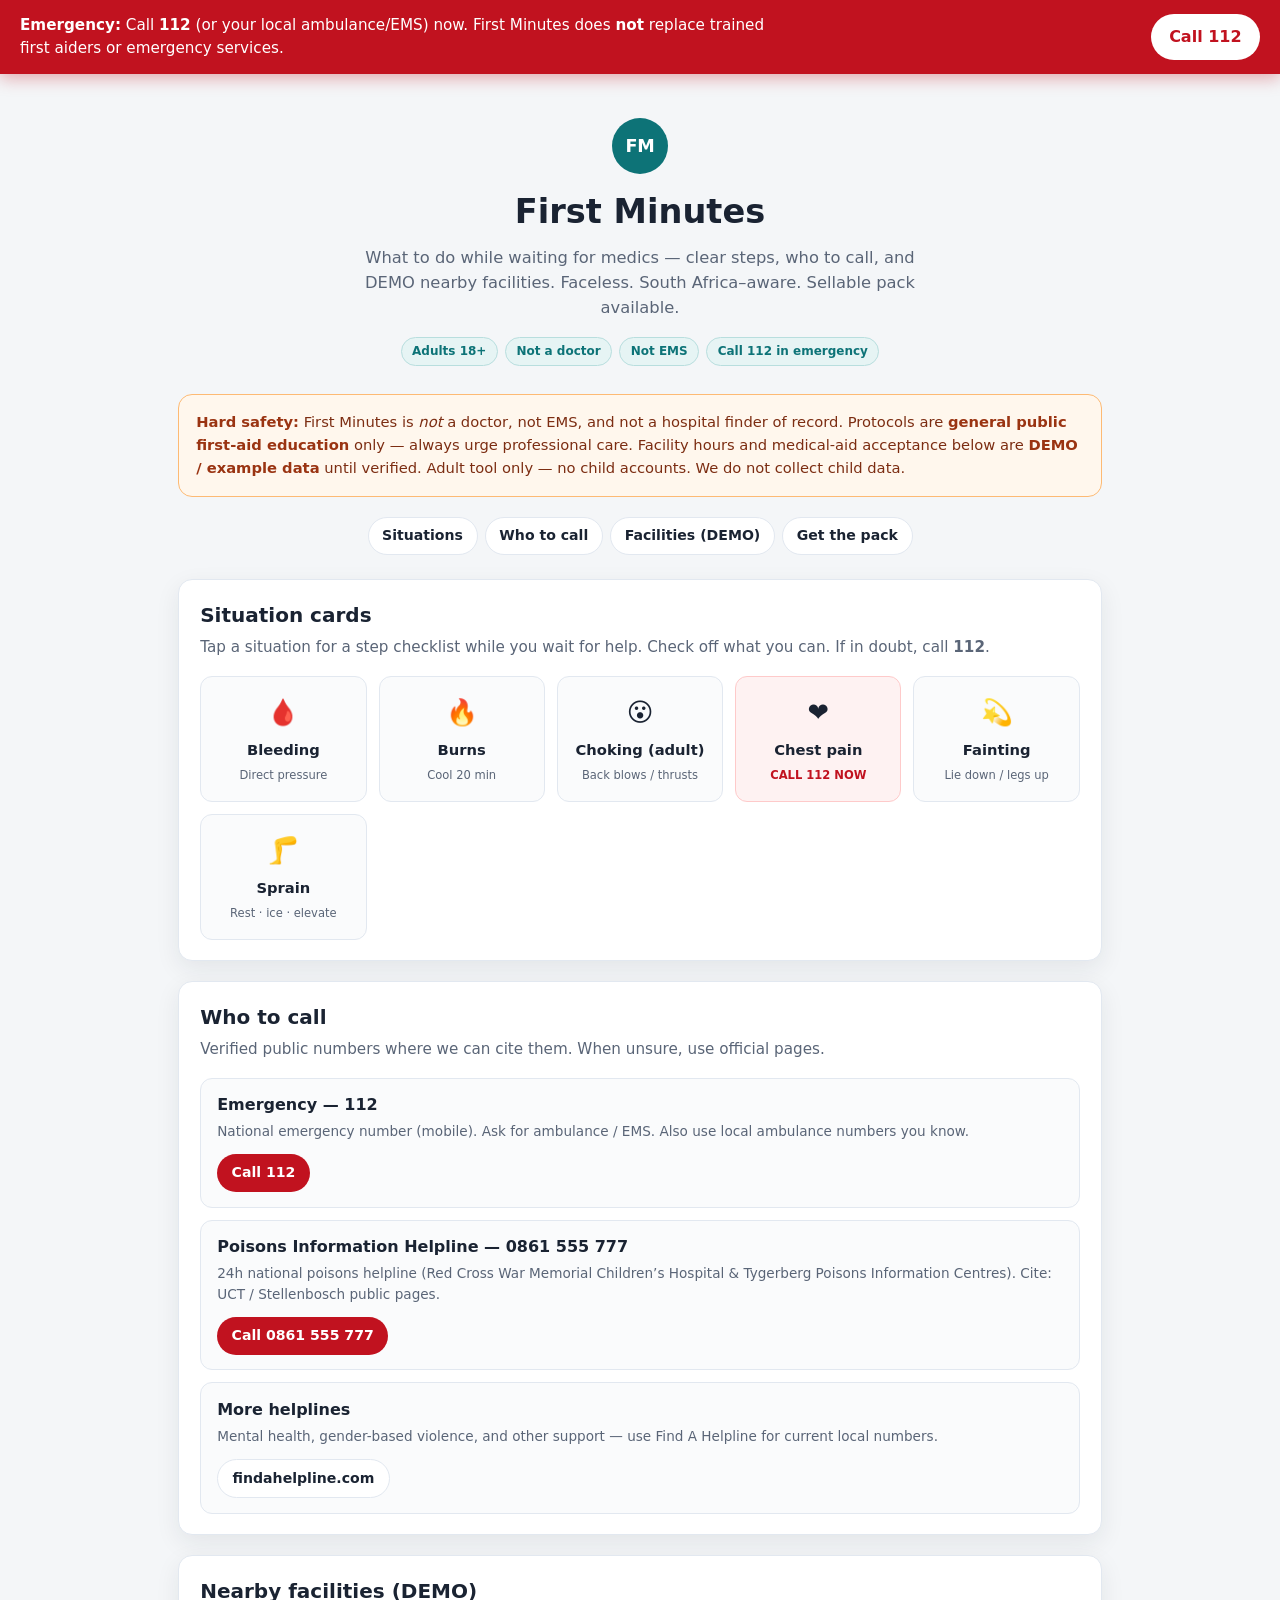
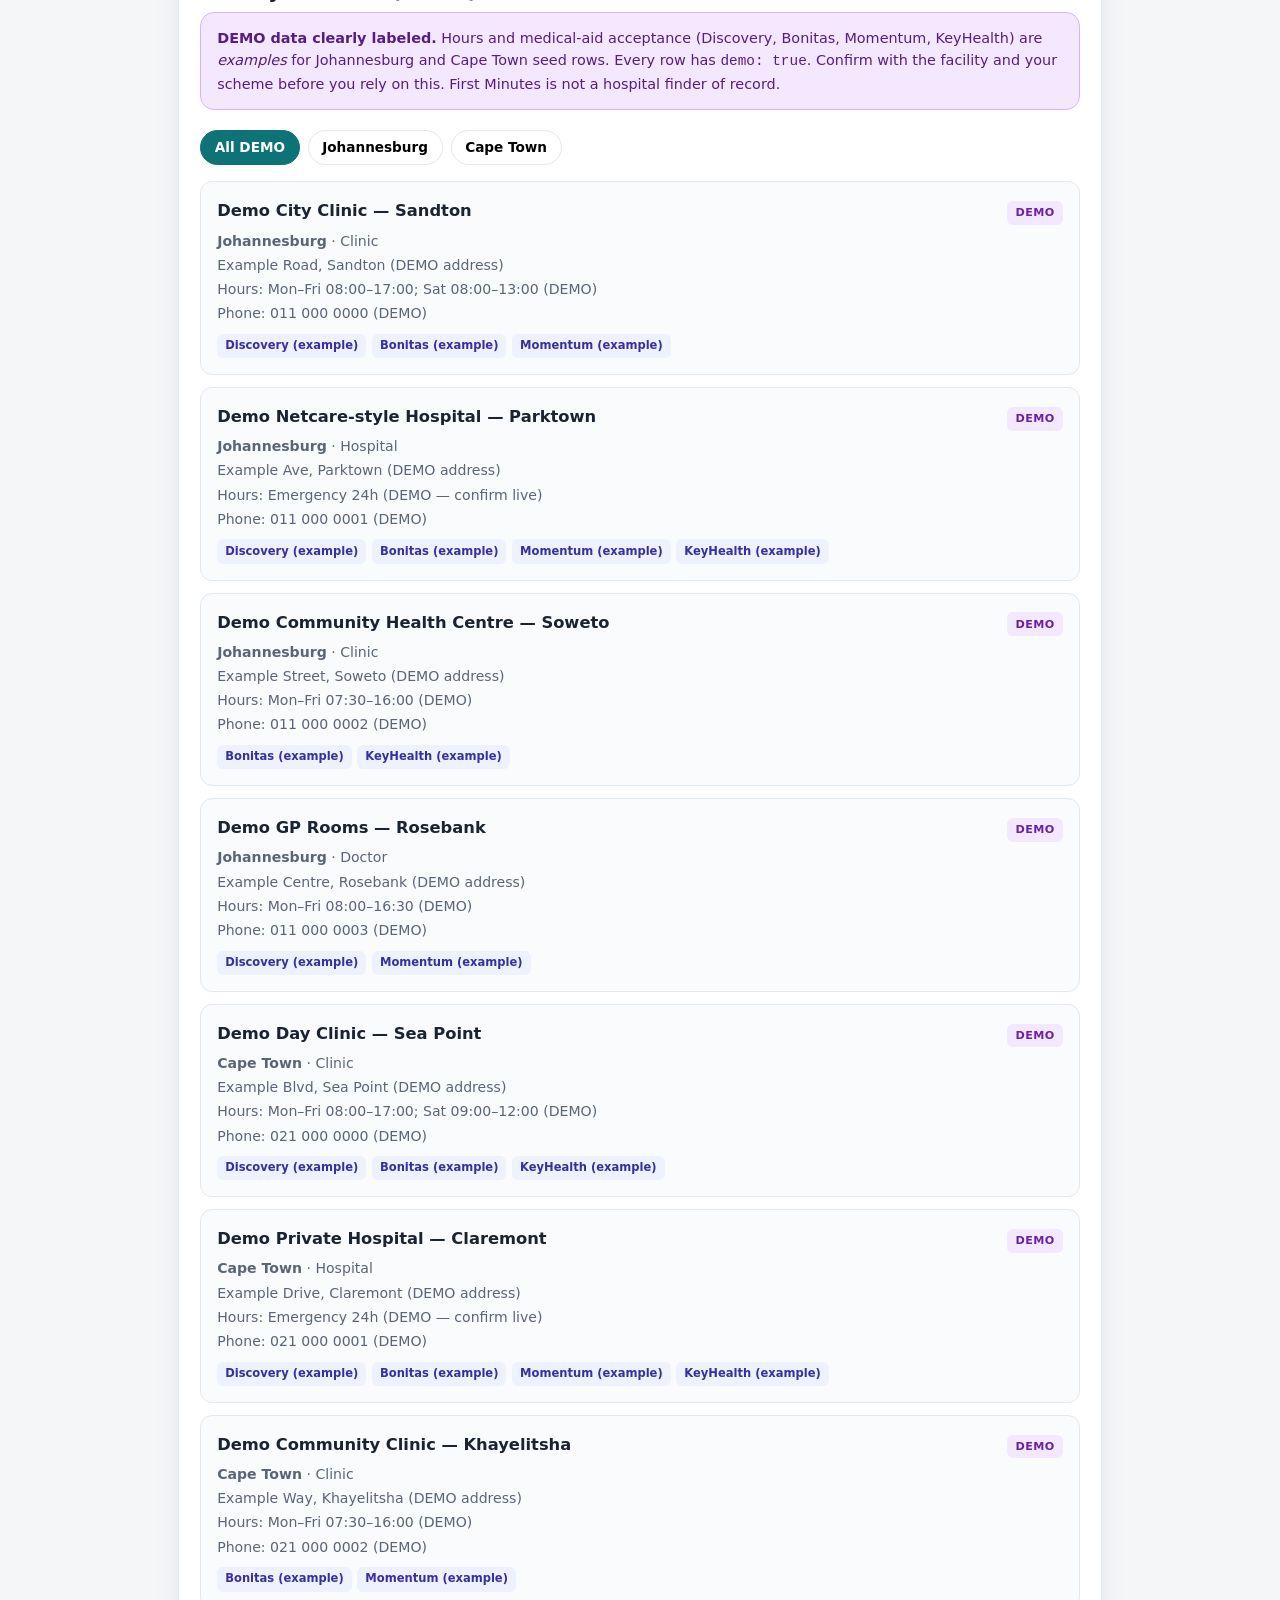
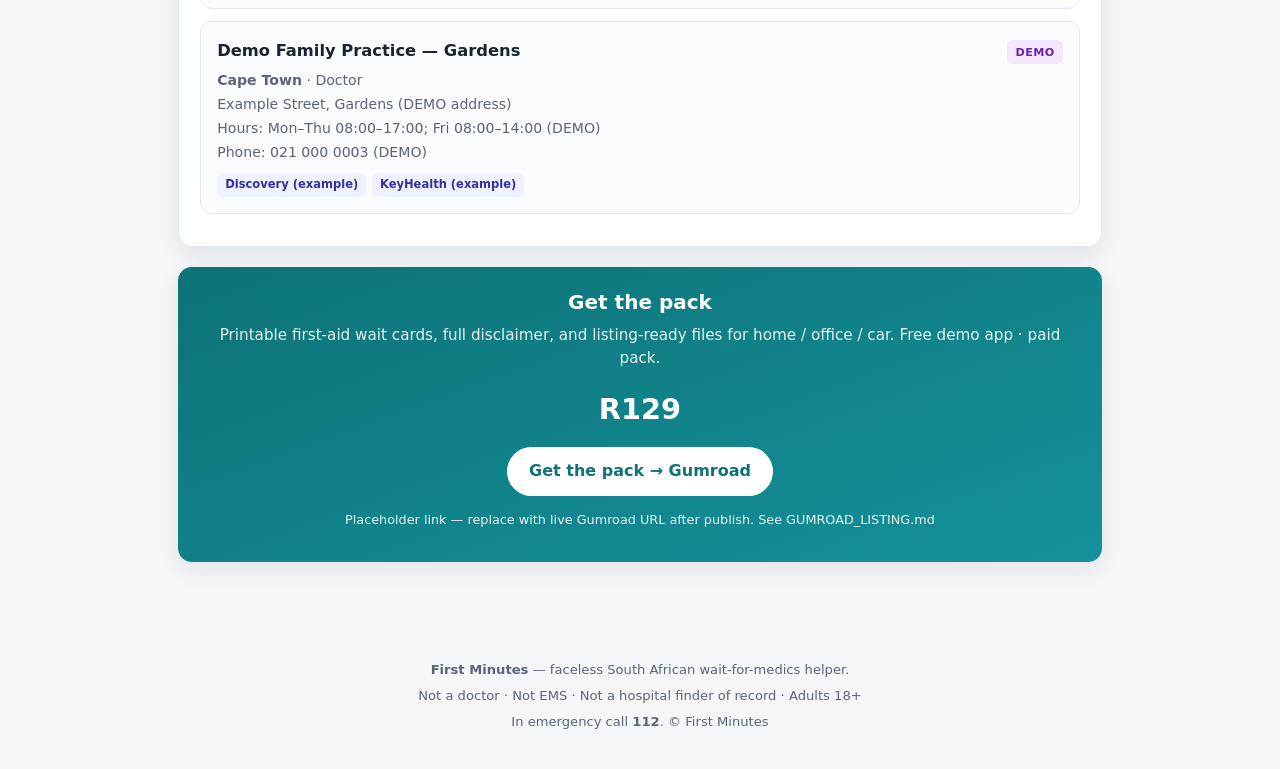
==== index.html @ 526ff0f3 "Launch First Minutes: SA first-aid wait helper MVP Free static demo (112 bar, situation checklists, " ====
<!DOCTYPE html>
<html lang="en-ZA">
<head>
  <meta charset="utf-8">
  <meta name="viewport" content="width=device-width, initial-scale=1">
  <meta name="description" content="First Minutes — South African first-aid wait helper while medics are on the way. Not a doctor. Not EMS. Call 112 in an emergency.">
  <meta name="robots" content="index,follow">
  <title>First Minutes | Wait-for-medics first-aid helper (SA)</title>
  <link rel="stylesheet" href="css/styles.css">
  <link rel="icon" href="data:image/svg+xml,%3Csvg xmlns='http://www.w3.org/2000/svg' viewBox='0 0 64 64'%3E%3Ccircle fill='%230d7377' cx='32' cy='32' r='30'/%3E%3Ctext x='32' y='41' text-anchor='middle' fill='white' font-size='18' font-family='sans-serif' font-weight='700'%3EFM%3C/text%3E%3C/svg%3E">
</head>
<body>
  <div class="emergency-bar" role="alert">
    <p>
      <strong>Emergency:</strong> Call <strong>112</strong> (or your local ambulance/EMS) now.
      First Minutes does <strong>not</strong> replace trained first aiders or emergency services.
    </p>
    <a class="btn-call" href="tel:112">Call 112</a>
  </div>

  <div class="wrap">
    <header class="site-header">
      <div class="logo-mark" aria-hidden="true">FM</div>
      <h1>First Minutes</h1>
      <p class="tagline">What to do while waiting for medics — clear steps, who to call, and DEMO nearby facilities. Faceless. South Africa–aware. Sellable pack available.</p>
      <div class="badge-row">
        <span class="badge">Adults 18+</span>
        <span class="badge">Not a doctor</span>
        <span class="badge">Not EMS</span>
        <span class="badge">Call 112 in emergency</span>
      </div>
    </header>

    <aside class="disclaimer-box" role="note">
      <strong>Hard safety:</strong> First Minutes is <em>not</em> a doctor, not EMS, and not a hospital finder of record.
      Protocols are <strong>general public first-aid education</strong> only — always urge professional care.
      Facility hours and medical-aid acceptance below are <strong>DEMO / example data</strong> until verified.
      Adult tool only — no child accounts. We do not collect child data.
    </aside>

    <nav class="modules" aria-label="Sections">
      <a href="#situations">Situations</a>
      <a href="#call">Who to call</a>
      <a href="#facilities">Facilities (DEMO)</a>
      <a href="#pack">Get the pack</a>
    </nav>

    <main>
      <section class="card" id="situations">
        <h2>Situation cards</h2>
        <p class="lead">Tap a situation for a step checklist while you wait for help. Check off what you can. If in doubt, call <strong>112</strong>.</p>
        <div class="situation-grid" id="situation-grid">
          <button type="button" class="sit-card" data-sit="bleeding">
            <span class="icon" aria-hidden="true">🩸</span>
            <span class="label">Bleeding</span>
            <span class="hint">Direct pressure</span>
          </button>
          <button type="button" class="sit-card" data-sit="burns">
            <span class="icon" aria-hidden="true">🔥</span>
            <span class="label">Burns</span>
            <span class="hint">Cool 20 min</span>
          </button>
          <button type="button" class="sit-card" data-sit="choking">
            <span class="icon" aria-hidden="true">😮</span>
            <span class="label">Choking (adult)</span>
            <span class="hint">Back blows / thrusts</span>
          </button>
          <button type="button" class="sit-card call-now" data-sit="chest">
            <span class="icon" aria-hidden="true">❤️</span>
            <span class="label">Chest pain</span>
            <span class="hint">CALL 112 NOW</span>
          </button>
          <button type="button" class="sit-card" data-sit="fainting">
            <span class="icon" aria-hidden="true">💫</span>
            <span class="label">Fainting</span>
            <span class="hint">Lie down / legs up</span>
          </button>
          <button type="button" class="sit-card" data-sit="sprain">
            <span class="icon" aria-hidden="true">🦵</span>
            <span class="label">Sprain</span>
            <span class="hint">Rest · ice · elevate</span>
          </button>
        </div>
        <div class="protocol" id="protocol-panel" aria-live="polite"></div>
      </section>

      <section class="card" id="call">
        <h2>Who to call</h2>
        <p class="lead">Verified public numbers where we can cite them. When unsure, use official pages.</p>
        <div class="call-list">
          <div class="call-item">
            <div>
              <h3>Emergency — 112</h3>
              <p>National emergency number (mobile). Ask for ambulance / EMS. Also use local ambulance numbers you know.</p>
            </div>
            <a class="btn-call-sm" href="tel:112">Call 112</a>
          </div>
          <div class="call-item">
            <div>
              <h3>Poisons Information Helpline — 0861 555 777</h3>
              <p>24h national poisons helpline (Red Cross War Memorial Children’s Hospital &amp; Tygerberg Poisons Information Centres). Cite: UCT / Stellenbosch public pages.</p>
            </div>
            <a class="btn-call-sm" href="tel:0861555777">Call 0861 555 777</a>
          </div>
          <div class="call-item">
            <div>
              <h3>More helplines</h3>
              <p>Mental health, gender-based violence, and other support — use Find A Helpline for current local numbers.</p>
            </div>
            <a class="btn-link" href="https://findahelpline.com" target="_blank" rel="noopener noreferrer">findahelpline.com</a>
          </div>
        </div>
      </section>

      <section class="card" id="facilities">
        <h2>Nearby facilities (DEMO)</h2>
        <div class="demo-banner" role="note">
          <strong>DEMO data clearly labeled.</strong> Hours and medical-aid acceptance (Discovery, Bonitas, Momentum, KeyHealth) are <em>examples</em> for Johannesburg and Cape Town seed rows.
          Every row has <code>demo: true</code>. Confirm with the facility and your scheme before you rely on this. First Minutes is not a hospital finder of record.
        </div>
        <div class="filters" role="group" aria-label="Filter by city">
          <button type="button" class="active" data-city-filter="all">All DEMO</button>
          <button type="button" data-city-filter="Johannesburg">Johannesburg</button>
          <button type="button" data-city-filter="Cape Town">Cape Town</button>
        </div>
        <div id="facilities-list"></div>
      </section>

      <section class="card cta-box" id="pack">
        <h2>Get the pack</h2>
        <p class="lead">Printable first-aid wait cards, full disclaimer, and listing-ready files for home / office / car. Free demo app · paid pack.</p>
        <p class="price">R129</p>
        <a class="btn-cta" href="https://gumroad.com" target="_blank" rel="noopener noreferrer">Get the pack → Gumroad</a>
        <p class="cta-note">Placeholder link — replace with live Gumroad URL after publish. See GUMROAD_LISTING.md</p>
      </section>
    </main>
  </div>

  <footer>
    <p><strong>First Minutes</strong> — faceless South African wait-for-medics helper.</p>
    <p>Not a doctor · Not EMS · Not a hospital finder of record · Adults 18+</p>
    <p>In emergency call <strong>112</strong>. © First Minutes</p>
  </footer>

  <script src="js/protocols.js"></script>
  <script src="js/app.js"></script>
</body>
</html>
---- css/styles.css ----
/* First Minutes — faceless SA first-aid wait helper */
:root {
  --bg: #f4f6f8;
  --surface: #ffffff;
  --ink: #1a2332;
  --muted: #5a6577;
  --line: #e2e8f0;
  --emergency: #c1121f;
  --emergency-dark: #8a0c16;
  --accent: #0d7377;
  --accent-soft: #e6f4f4;
  --warn: #b45309;
  --warn-bg: #fff7ed;
  --demo: #6b21a8;
  --demo-bg: #f3e8ff;
  --radius: 14px;
  --shadow: 0 8px 24px rgba(26, 35, 50, 0.08);
  --font: "Segoe UI", system-ui, -apple-system, sans-serif;
}

* { box-sizing: border-box; }
html { scroll-behavior: smooth; }
body {
  margin: 0;
  font-family: var(--font);
  color: var(--ink);
  background: var(--bg);
  line-height: 1.55;
}

a { color: var(--accent); }
a:hover { text-decoration: underline; }

/* Sticky emergency bar */
.emergency-bar {
  position: sticky;
  top: 0;
  z-index: 100;
  display: flex;
  flex-wrap: wrap;
  gap: 0.75rem;
  align-items: center;
  justify-content: space-between;
  padding: 0.85rem 1.25rem;
  background: var(--emergency);
  color: #fff;
  box-shadow: 0 4px 16px rgba(193, 18, 31, 0.35);
}
.emergency-bar p {
  margin: 0;
  font-size: 0.95rem;
  max-width: 48rem;
}
.emergency-bar strong { font-weight: 700; }
.btn-call {
  display: inline-flex;
  align-items: center;
  gap: 0.4rem;
  padding: 0.65rem 1.15rem;
  border-radius: 999px;
  background: #fff;
  color: var(--emergency);
  font-weight: 700;
  text-decoration: none;
  white-space: nowrap;
  border: none;
  cursor: pointer;
}
.btn-call:hover { background: #ffe8ea; text-decoration: none; }

.wrap {
  max-width: 960px;
  margin: 0 auto;
  padding: 1.25rem 1.1rem 3rem;
}

.site-header {
  text-align: center;
  padding: 1.5rem 0 0.5rem;
}
.logo-mark {
  width: 56px;
  height: 56px;
  margin: 0 auto 0.75rem;
  border-radius: 50%;
  background: var(--accent);
  color: #fff;
  display: grid;
  place-items: center;
  font-weight: 800;
  font-size: 1.1rem;
  letter-spacing: -0.02em;
}
.site-header h1 {
  margin: 0 0 0.4rem;
  font-size: clamp(1.6rem, 4vw, 2.1rem);
}
.tagline {
  margin: 0 auto 1rem;
  max-width: 36rem;
  color: var(--muted);
  font-size: 1.02rem;
}
.badge-row {
  display: flex;
  flex-wrap: wrap;
  gap: 0.45rem;
  justify-content: center;
}
.badge {
  font-size: 0.75rem;
  font-weight: 600;
  padding: 0.28rem 0.65rem;
  border-radius: 999px;
  background: var(--accent-soft);
  color: var(--accent);
  border: 1px solid #b8dede;
}

.disclaimer-box {
  margin: 1.25rem 0;
  padding: 1rem 1.1rem;
  background: var(--warn-bg);
  border: 1px solid #fdba74;
  border-radius: var(--radius);
  color: #7c2d12;
  font-size: 0.92rem;
}
.disclaimer-box strong { color: #9a3412; }

.demo-banner {
  margin: 0 0 1.25rem;
  padding: 0.85rem 1rem;
  background: var(--demo-bg);
  border: 1px solid #d8b4fe;
  border-radius: var(--radius);
  color: #581c87;
  font-size: 0.9rem;
}

nav.modules {
  display: flex;
  flex-wrap: wrap;
  gap: 0.45rem;
  margin: 0 0 1.5rem;
  justify-content: center;
}
nav.modules a {
  text-decoration: none;
  padding: 0.45rem 0.85rem;
  border-radius: 999px;
  background: var(--surface);
  border: 1px solid var(--line);
  color: var(--ink);
  font-size: 0.88rem;
  font-weight: 600;
}
nav.modules a:hover {
  border-color: var(--accent);
  color: var(--accent);
}

.card {
  background: var(--surface);
  border: 1px solid var(--line);
  border-radius: var(--radius);
  padding: 1.25rem 1.35rem;
  margin-bottom: 1.25rem;
  box-shadow: var(--shadow);
}
.card h2 {
  margin: 0 0 0.35rem;
  font-size: 1.25rem;
}
.lead {
  margin: 0 0 1rem;
  color: var(--muted);
  font-size: 0.95rem;
}

/* Situation grid */
.situation-grid {
  display: grid;
  grid-template-columns: repeat(auto-fill, minmax(150px, 1fr));
  gap: 0.75rem;
}
.sit-card {
  appearance: none;
  border: 1px solid var(--line);
  background: #fafbfc;
  border-radius: 12px;
  padding: 1rem 0.75rem;
  text-align: center;
  cursor: pointer;
  font: inherit;
  color: var(--ink);
  transition: border-color 0.15s, box-shadow 0.15s, transform 0.1s;
}
.sit-card:hover, .sit-card:focus-visible {
  border-color: var(--accent);
  box-shadow: 0 0 0 3px var(--accent-soft);
  outline: none;
}
.sit-card.active {
  border-color: var(--accent);
  background: var(--accent-soft);
}
.sit-card .icon {
  font-size: 1.6rem;
  display: block;
  margin-bottom: 0.35rem;
}
.sit-card .label {
  font-weight: 700;
  font-size: 0.92rem;
}
.sit-card .hint {
  display: block;
  margin-top: 0.25rem;
  font-size: 0.72rem;
  color: var(--muted);
}
.sit-card.call-now {
  border-color: #fecaca;
  background: #fef2f2;
}
.sit-card.call-now .hint { color: var(--emergency); font-weight: 700; }

.protocol {
  display: none;
  margin-top: 1.15rem;
  padding-top: 1.15rem;
  border-top: 1px solid var(--line);
}
.protocol.visible { display: block; }
.protocol h3 { margin: 0 0 0.5rem; }
.call-now-banner {
  background: #fef2f2;
  border: 1px solid #fecaca;
  color: var(--emergency-dark);
  padding: 0.75rem 0.9rem;
  border-radius: 10px;
  margin-bottom: 0.9rem;
  font-weight: 600;
  font-size: 0.92rem;
}

.checklist {
  list-style: none;
  margin: 0;
  padding: 0;
}
.checklist li {
  display: flex;
  gap: 0.65rem;
  align-items: flex-start;
  padding: 0.55rem 0;
  border-bottom: 1px solid #f1f5f9;
}
.checklist li:last-child { border-bottom: none; }
.checklist input[type="checkbox"] {
  margin-top: 0.25rem;
  width: 1.1rem;
  height: 1.1rem;
  accent-color: var(--accent);
  flex-shrink: 0;
}
.checklist label {
  cursor: pointer;
  font-size: 0.95rem;
}
.checklist input:checked + label {
  text-decoration: line-through;
  color: var(--muted);
}
.protocol-note {
  margin-top: 0.9rem;
  font-size: 0.85rem;
  color: var(--muted);
}

/* Who to call */
.call-list {
  display: grid;
  gap: 0.75rem;
}
.call-item {
  display: flex;
  flex-wrap: wrap;
  gap: 0.75rem;
  align-items: center;
  justify-content: space-between;
  padding: 0.9rem 1rem;
  border: 1px solid var(--line);
  border-radius: 12px;
  background: #fafbfc;
}
.call-item h3 {
  margin: 0 0 0.2rem;
  font-size: 1rem;
}
.call-item p {
  margin: 0;
  font-size: 0.85rem;
  color: var(--muted);
}
.call-item .btn-call-sm {
  display: inline-flex;
  padding: 0.5rem 0.9rem;
  border-radius: 999px;
  background: var(--emergency);
  color: #fff;
  font-weight: 700;
  text-decoration: none;
  font-size: 0.88rem;
}
.call-item .btn-call-sm:hover { background: var(--emergency-dark); text-decoration: none; }
.call-item .btn-link {
  display: inline-flex;
  padding: 0.5rem 0.9rem;
  border-radius: 999px;
  border: 1px solid var(--line);
  background: #fff;
  color: var(--ink);
  font-weight: 600;
  text-decoration: none;
  font-size: 0.88rem;
}

/* Facilities */
.filters {
  display: flex;
  flex-wrap: wrap;
  gap: 0.5rem;
  margin-bottom: 1rem;
}
.filters button {
  appearance: none;
  border: 1px solid var(--line);
  background: #fff;
  border-radius: 999px;
  padding: 0.4rem 0.85rem;
  font: inherit;
  font-size: 0.85rem;
  font-weight: 600;
  cursor: pointer;
}
.filters button.active {
  background: var(--accent);
  color: #fff;
  border-color: var(--accent);
}

.facility {
  border: 1px solid var(--line);
  border-radius: 12px;
  padding: 1rem;
  margin-bottom: 0.75rem;
  background: #fafbfc;
}
.facility-top {
  display: flex;
  flex-wrap: wrap;
  gap: 0.5rem;
  align-items: baseline;
  justify-content: space-between;
  margin-bottom: 0.35rem;
}
.facility h3 {
  margin: 0;
  font-size: 1.02rem;
}
.demo-tag {
  font-size: 0.7rem;
  font-weight: 800;
  letter-spacing: 0.04em;
  padding: 0.2rem 0.5rem;
  border-radius: 6px;
  background: var(--demo-bg);
  color: var(--demo);
  text-transform: uppercase;
}
.meta {
  font-size: 0.88rem;
  color: var(--muted);
  margin: 0.15rem 0;
}
.aids {
  display: flex;
  flex-wrap: wrap;
  gap: 0.35rem;
  margin-top: 0.55rem;
}
.aid-chip {
  font-size: 0.72rem;
  font-weight: 600;
  padding: 0.2rem 0.5rem;
  border-radius: 6px;
  background: #eef2ff;
  color: #3730a3;
}

/* CTA */
.cta-box {
  text-align: center;
  background: linear-gradient(160deg, #0d7377 0%, #14919b 100%);
  color: #fff;
  border: none;
}
.cta-box h2 { color: #fff; }
.cta-box .lead { color: rgba(255,255,255,0.9); }
.cta-box .price {
  font-size: 1.8rem;
  font-weight: 800;
  margin: 0.5rem 0 1rem;
}
.btn-cta {
  display: inline-flex;
  padding: 0.75rem 1.4rem;
  border-radius: 999px;
  background: #fff;
  color: var(--accent);
  font-weight: 800;
  text-decoration: none;
  font-size: 1rem;
}
.btn-cta:hover { background: #e6f4f4; text-decoration: none; }
.cta-note {
  margin-top: 0.85rem;
  font-size: 0.8rem;
  opacity: 0.9;
}

footer {
  text-align: center;
  padding: 1.5rem 1rem 2rem;
  color: var(--muted);
  font-size: 0.82rem;
}
footer p { margin: 0.35rem 0; }

@media print {
  .emergency-bar { position: static; }
  nav.modules, .cta-box, .btn-call, .btn-cta { display: none !important; }
  .protocol { display: block !important; }
  .card { box-shadow: none; break-inside: avoid; }
}
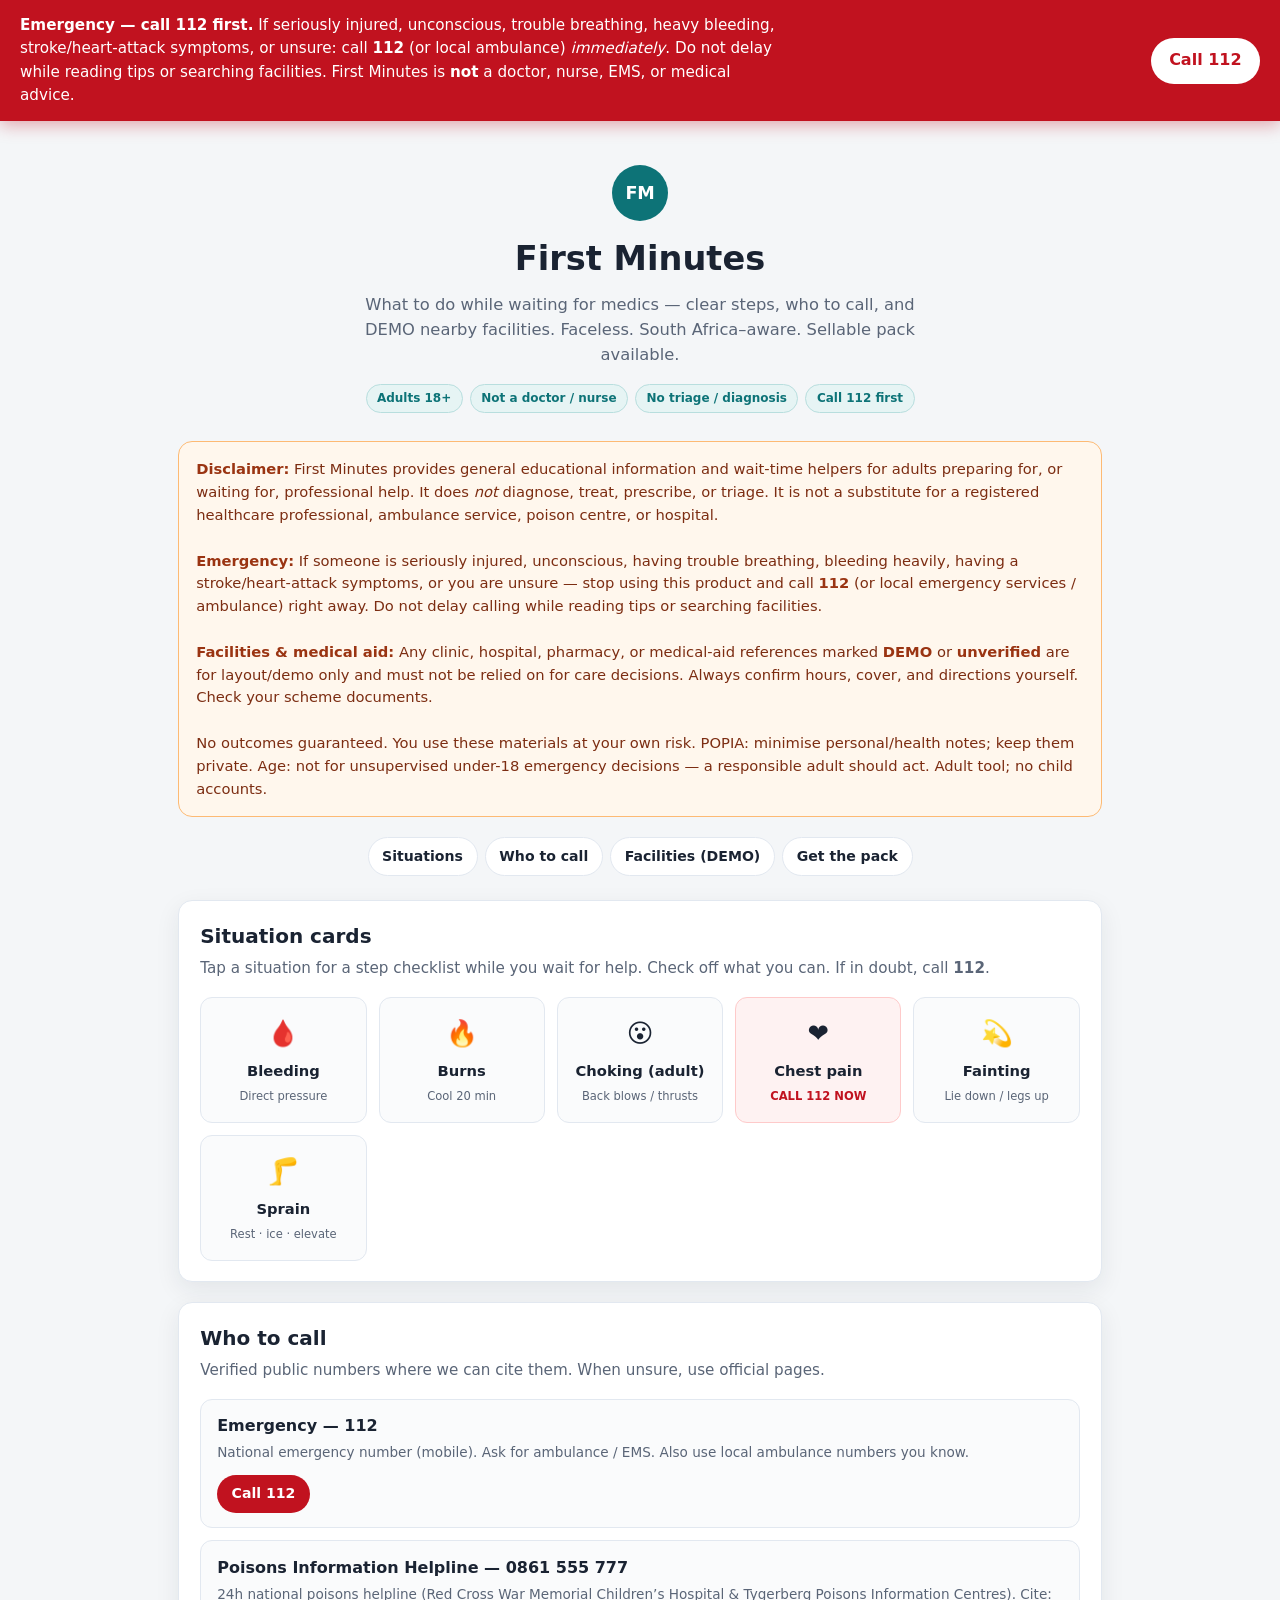
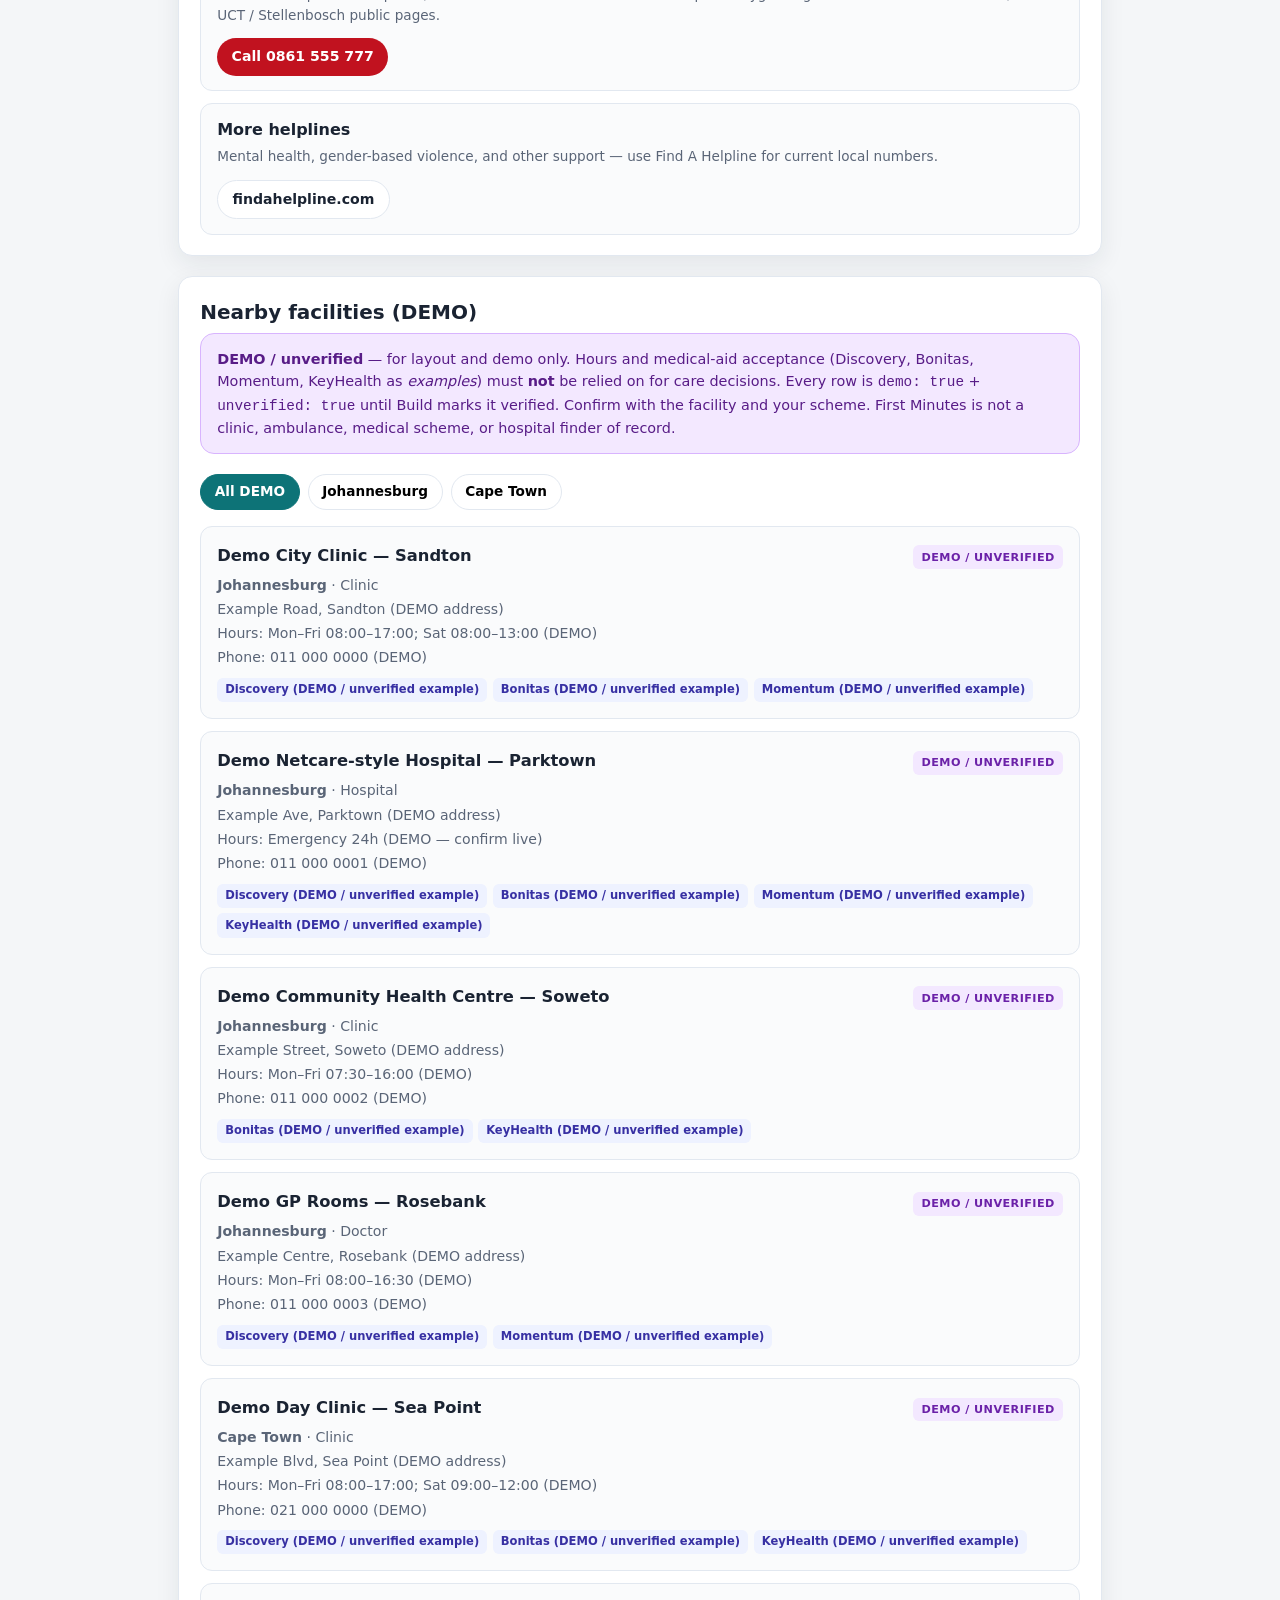
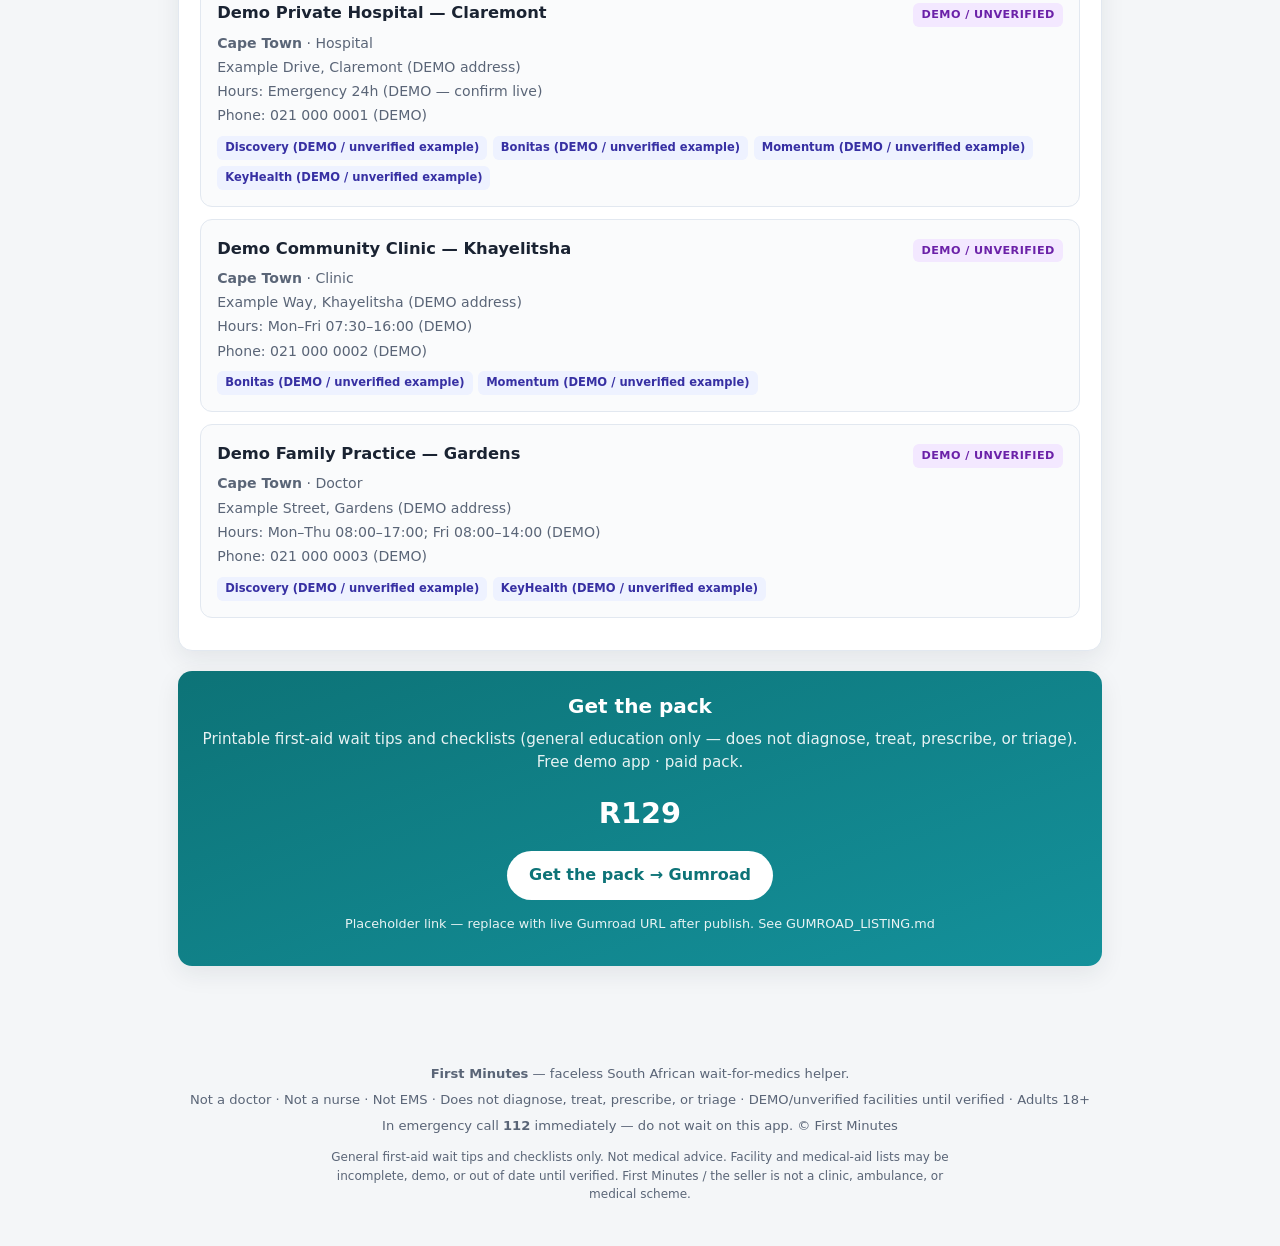
==== commit 87ca4d60: "Lock legal fence: 112-first, DEMO/unverified, no triage Apply ops/legal/first-minutes-disclaimer.md " ====
--- a/index.html
+++ b/index.html
@@ -12,8 +12,7 @@
 <body>
   <div class="emergency-bar" role="alert">
     <p>
-      <strong>Emergency:</strong> Call <strong>112</strong> (or your local ambulance/EMS) now.
-      First Minutes does <strong>not</strong> replace trained first aiders or emergency services.
+      <strong>Emergency — call 112 first.</strong> If seriously injured, unconscious, trouble breathing, heavy bleeding, stroke/heart-attack symptoms, or unsure: call <strong>112</strong> (or local ambulance) <em>immediately</em>. Do not delay while reading tips or searching facilities. First Minutes is <strong>not</strong> a doctor, nurse, EMS, or medical advice.
     </p>
     <a class="btn-call" href="tel:112">Call 112</a>
   </div>
@@ -25,17 +24,20 @@
       <p class="tagline">What to do while waiting for medics — clear steps, who to call, and DEMO nearby facilities. Faceless. South Africa–aware. Sellable pack available.</p>
       <div class="badge-row">
         <span class="badge">Adults 18+</span>
-        <span class="badge">Not a doctor</span>
-        <span class="badge">Not EMS</span>
-        <span class="badge">Call 112 in emergency</span>
+        <span class="badge">Not a doctor / nurse</span>
+        <span class="badge">No triage / diagnosis</span>
+        <span class="badge">Call 112 first</span>
       </div>
     </header>
 
-    <aside class="disclaimer-box" role="note">
-      <strong>Hard safety:</strong> First Minutes is <em>not</em> a doctor, not EMS, and not a hospital finder of record.
-      Protocols are <strong>general public first-aid education</strong> only — always urge professional care.
-      Facility hours and medical-aid acceptance below are <strong>DEMO / example data</strong> until verified.
-      Adult tool only — no child accounts. We do not collect child data.
+    <aside class="disclaimer-box" role="note" id="legal-fence">
+      <strong>Disclaimer:</strong> First Minutes provides general educational information and wait-time helpers for adults preparing for, or waiting for, professional help. It does <em>not</em> diagnose, treat, prescribe, or triage. It is not a substitute for a registered healthcare professional, ambulance service, poison centre, or hospital.
+      <br><br>
+      <strong>Emergency:</strong> If someone is seriously injured, unconscious, having trouble breathing, bleeding heavily, having a stroke/heart-attack symptoms, or you are unsure — stop using this product and call <strong>112</strong> (or local emergency services / ambulance) right away. Do not delay calling while reading tips or searching facilities.
+      <br><br>
+      <strong>Facilities &amp; medical aid:</strong> Any clinic, hospital, pharmacy, or medical-aid references marked <strong>DEMO</strong> or <strong>unverified</strong> are for layout/demo only and must not be relied on for care decisions. Always confirm hours, cover, and directions yourself. Check your scheme documents.
+      <br><br>
+      No outcomes guaranteed. You use these materials at your own risk. POPIA: minimise personal/health notes; keep them private. Age: not for unsupervised under-18 emergency decisions — a responsible adult should act. Adult tool; no child accounts.
     </aside>
 
     <nav class="modules" aria-label="Sections">
@@ -115,8 +117,8 @@
       <section class="card" id="facilities">
         <h2>Nearby facilities (DEMO)</h2>
         <div class="demo-banner" role="note">
-          <strong>DEMO data clearly labeled.</strong> Hours and medical-aid acceptance (Discovery, Bonitas, Momentum, KeyHealth) are <em>examples</em> for Johannesburg and Cape Town seed rows.
-          Every row has <code>demo: true</code>. Confirm with the facility and your scheme before you rely on this. First Minutes is not a hospital finder of record.
+          <strong>DEMO / unverified</strong> — for layout and demo only. Hours and medical-aid acceptance (Discovery, Bonitas, Momentum, KeyHealth as <em>examples</em>) must <strong>not</strong> be relied on for care decisions.
+          Every row is <code>demo: true</code> + <code>unverified: true</code> until Build marks it verified. Confirm with the facility and your scheme. First Minutes is not a clinic, ambulance, medical scheme, or hospital finder of record.
         </div>
         <div class="filters" role="group" aria-label="Filter by city">
           <button type="button" class="active" data-city-filter="all">All DEMO</button>
@@ -128,7 +130,7 @@
 
       <section class="card cta-box" id="pack">
         <h2>Get the pack</h2>
-        <p class="lead">Printable first-aid wait cards, full disclaimer, and listing-ready files for home / office / car. Free demo app · paid pack.</p>
+        <p class="lead">Printable first-aid wait tips and checklists (general education only — does not diagnose, treat, prescribe, or triage). Free demo app · paid pack.</p>
         <p class="price">R129</p>
         <a class="btn-cta" href="https://gumroad.com" target="_blank" rel="noopener noreferrer">Get the pack → Gumroad</a>
         <p class="cta-note">Placeholder link — replace with live Gumroad URL after publish. See GUMROAD_LISTING.md</p>
@@ -138,8 +140,9 @@
 
   <footer>
     <p><strong>First Minutes</strong> — faceless South African wait-for-medics helper.</p>
-    <p>Not a doctor · Not EMS · Not a hospital finder of record · Adults 18+</p>
-    <p>In emergency call <strong>112</strong>. © First Minutes</p>
+    <p>Not a doctor · Not a nurse · Not EMS · Does not diagnose, treat, prescribe, or triage · DEMO/unverified facilities until verified · Adults 18+</p>
+    <p>In emergency call <strong>112</strong> immediately — do not wait on this app. © First Minutes</p>
+    <p style="max-width:40rem;margin:0.75rem auto;font-size:0.75rem;">General first-aid wait tips and checklists only. Not medical advice. Facility and medical-aid lists may be incomplete, demo, or out of date until verified. First Minutes / the seller is not a clinic, ambulance, or medical scheme.</p>
   </footer>
 
   <script src="js/protocols.js"></script>
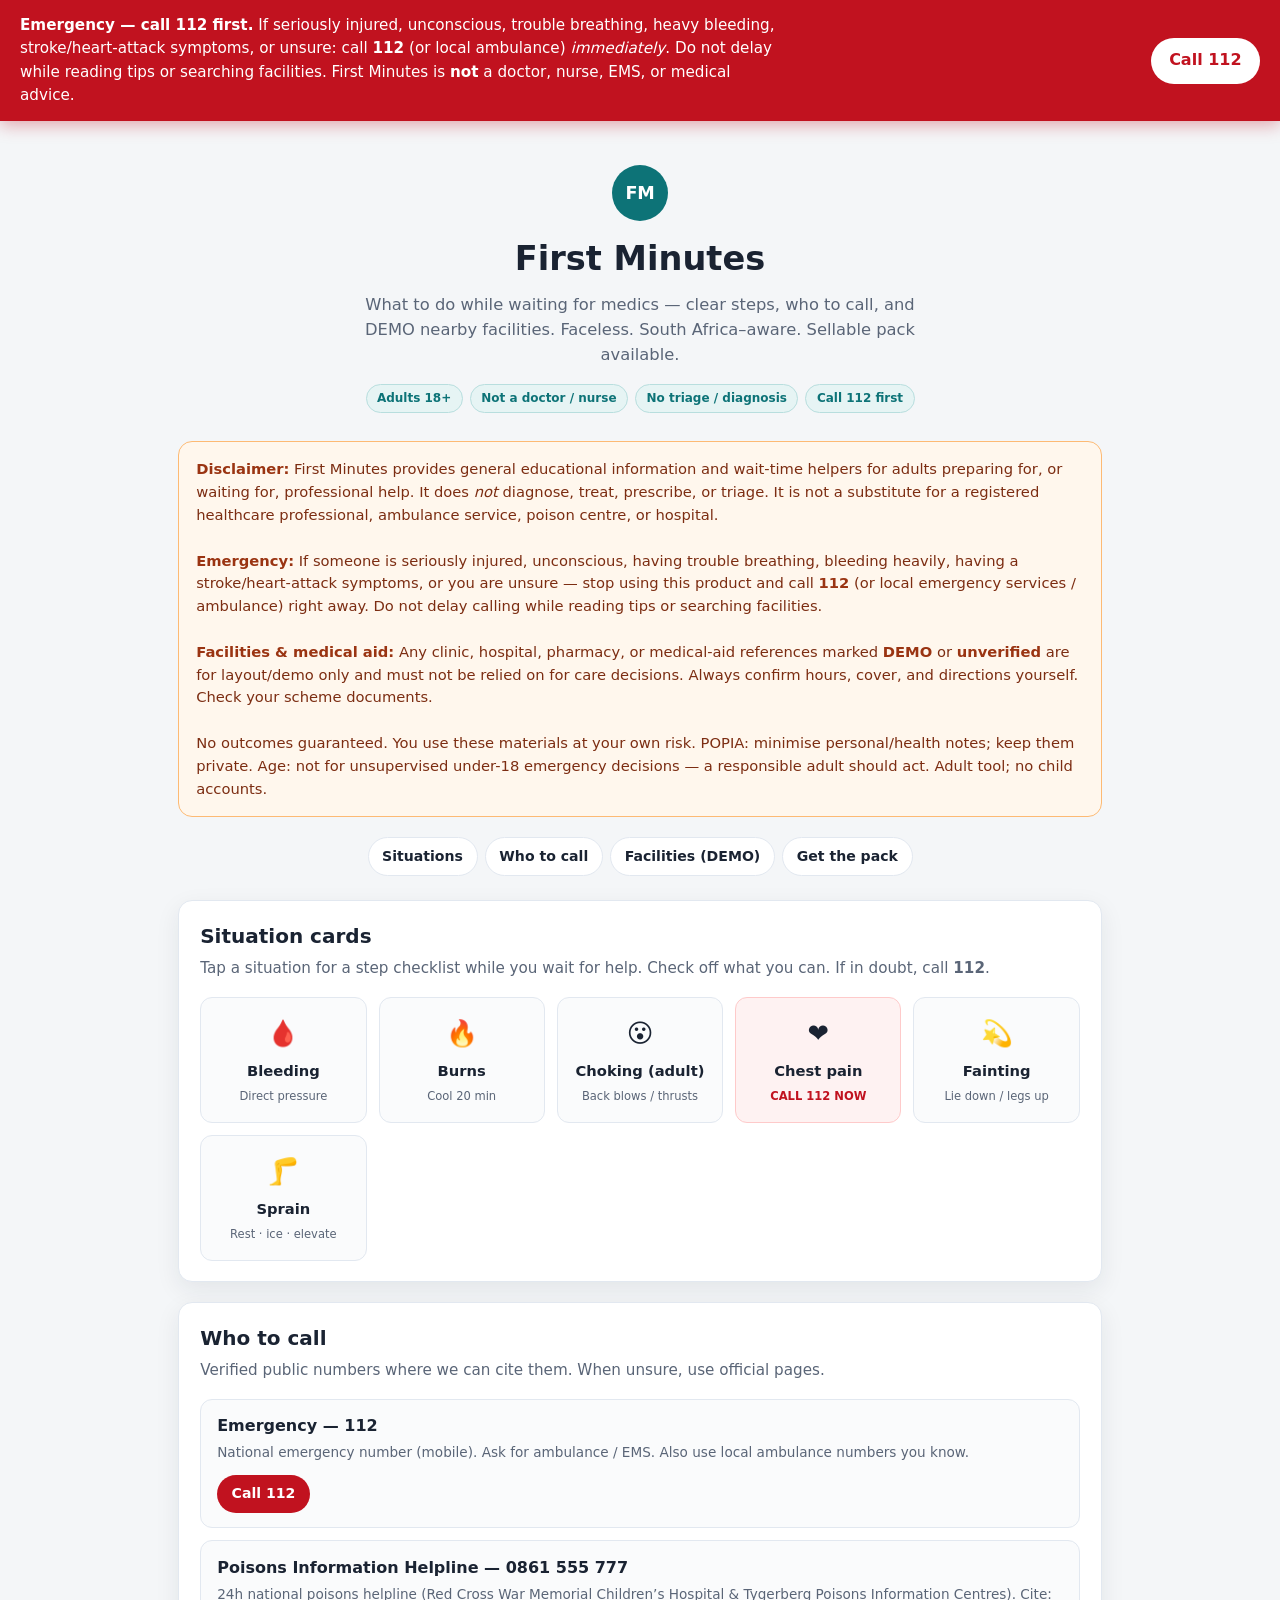
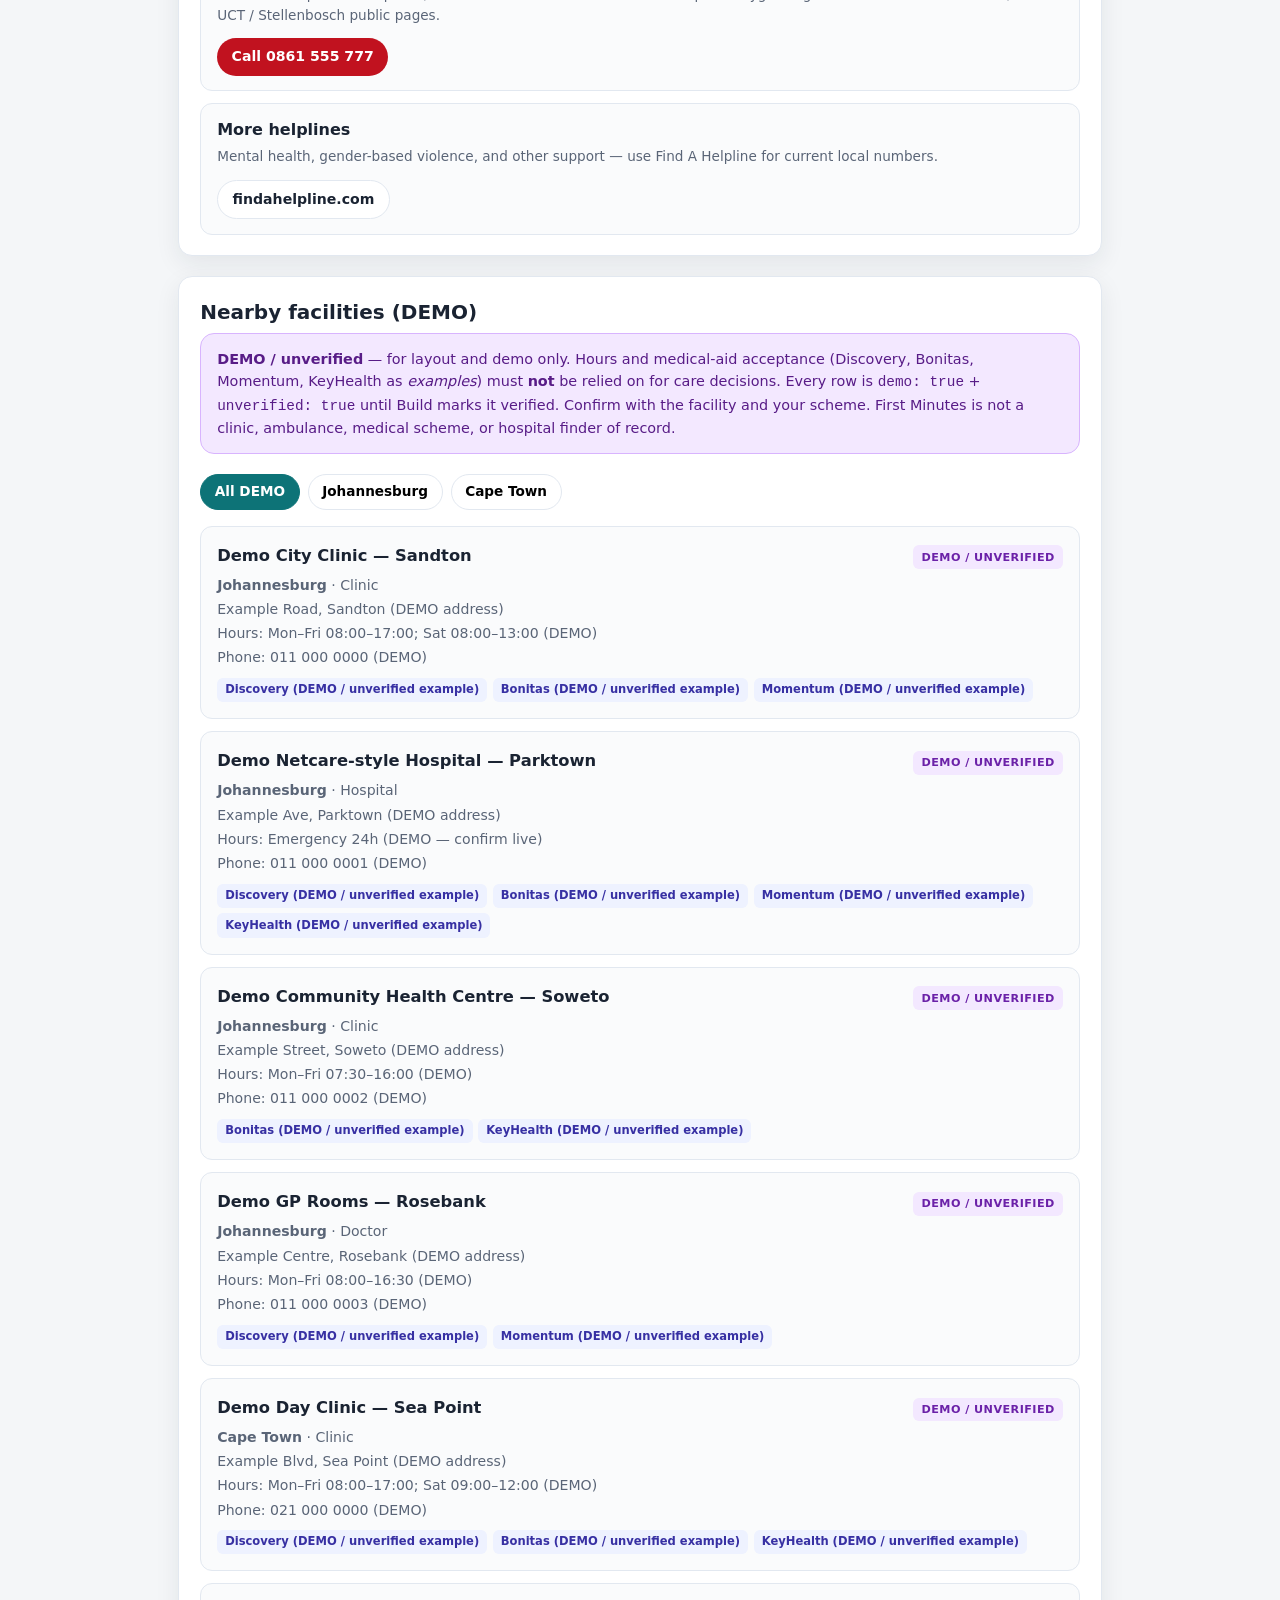
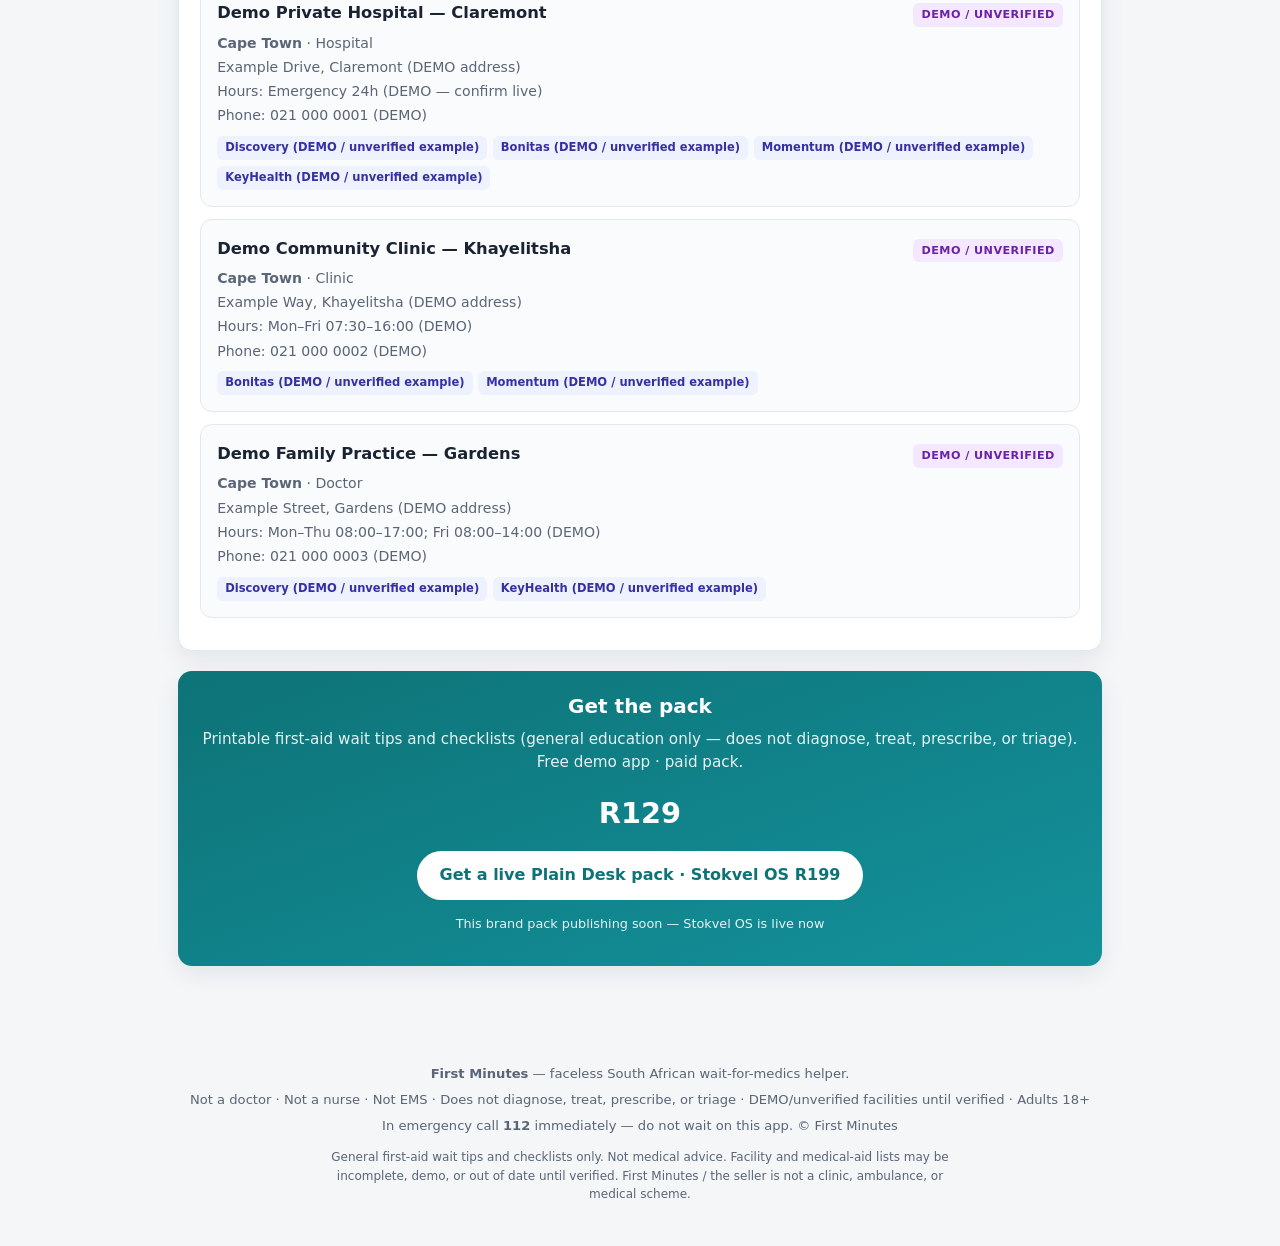
==== commit fce74e36: "Fix Gumroad CTA: point demos to live Stokvel pack Replace PLACEHOLDER / bare gumroad links with stof" ====
--- a/index.html
+++ b/index.html
@@ -132,8 +132,8 @@
         <h2>Get the pack</h2>
         <p class="lead">Printable first-aid wait tips and checklists (general education only — does not diagnose, treat, prescribe, or triage). Free demo app · paid pack.</p>
         <p class="price">R129</p>
-        <a class="btn-cta" href="https://gumroad.com" target="_blank" rel="noopener noreferrer">Get the pack → Gumroad</a>
-        <p class="cta-note">Placeholder link — replace with live Gumroad URL after publish. See GUMROAD_LISTING.md</p>
+        <a class="btn-cta" href="https://stofficial.gumroad.com/l/ydbgne" target="_blank" rel="noopener noreferrer">Get a live Plain Desk pack · Stokvel OS R199</a>
+        <p class="cta-note">This brand pack publishing soon — Stokvel OS is live now</p>
       </section>
     </main>
   </div>
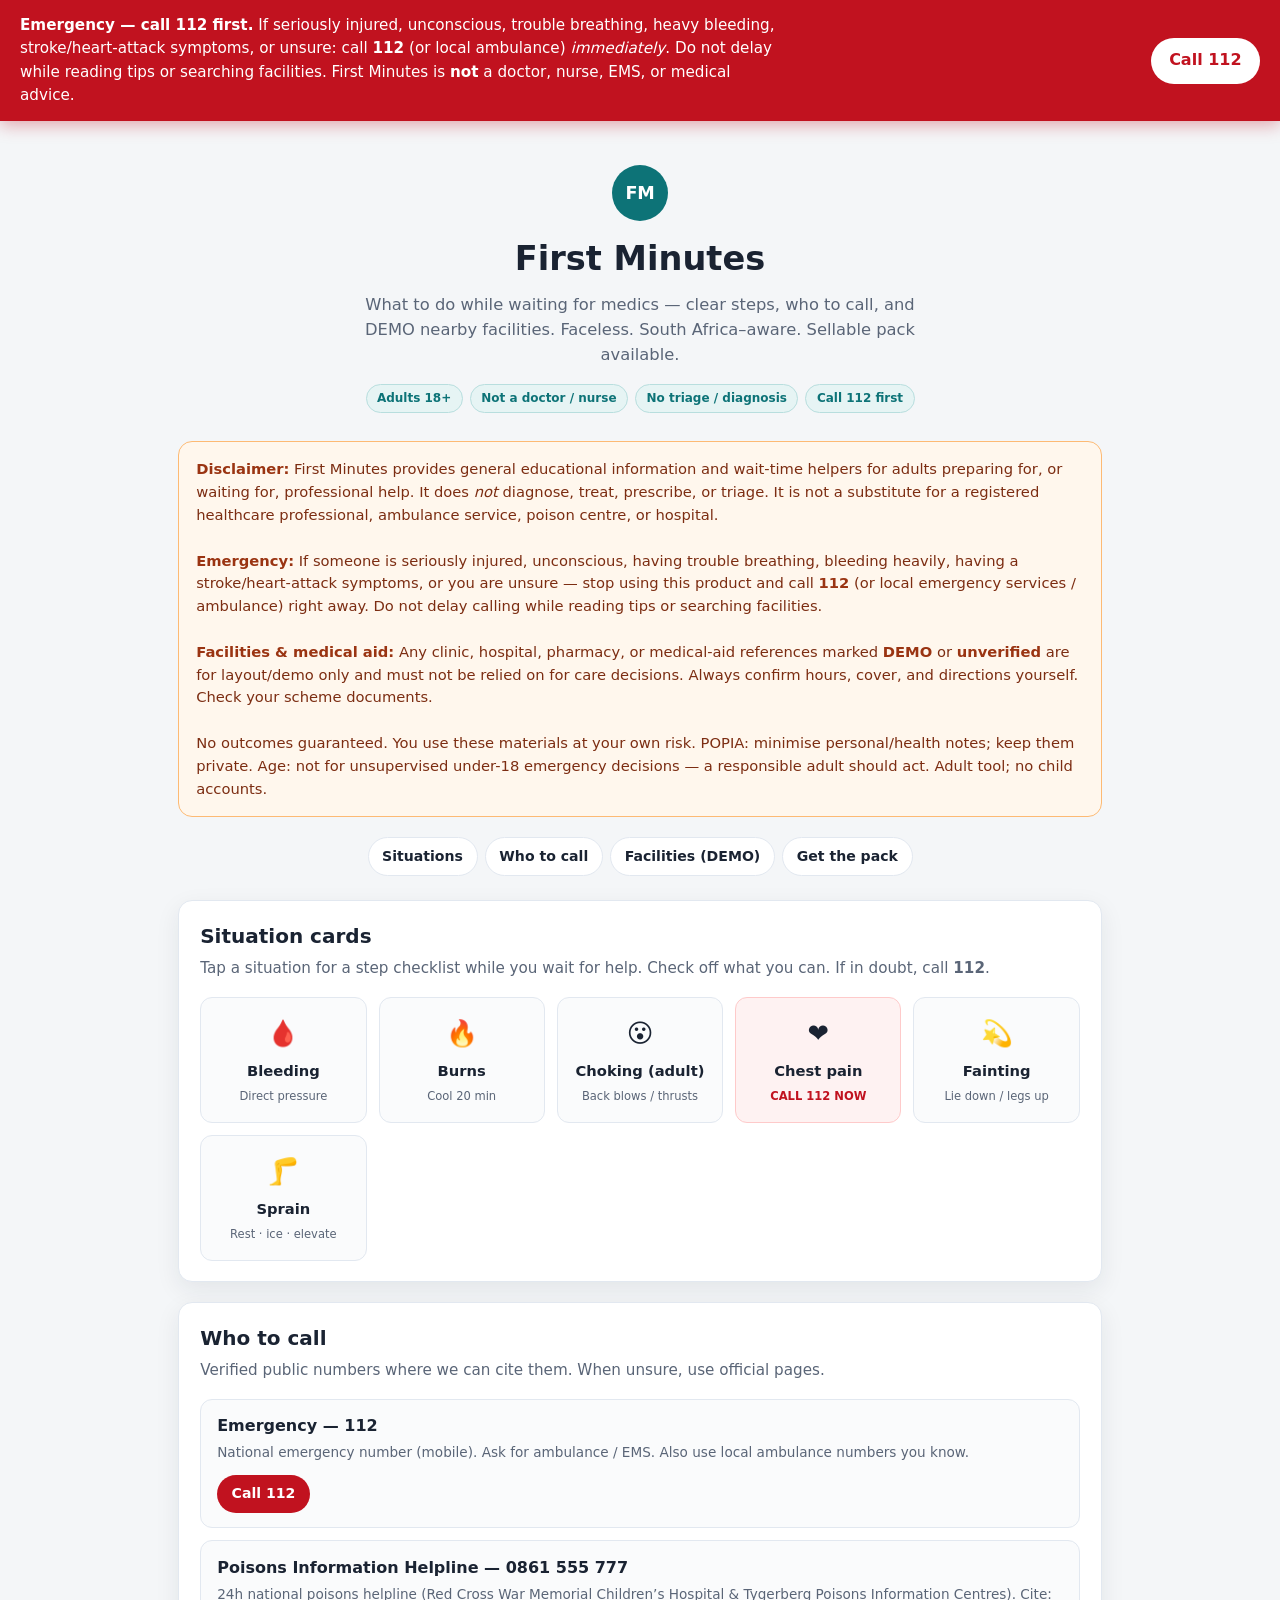
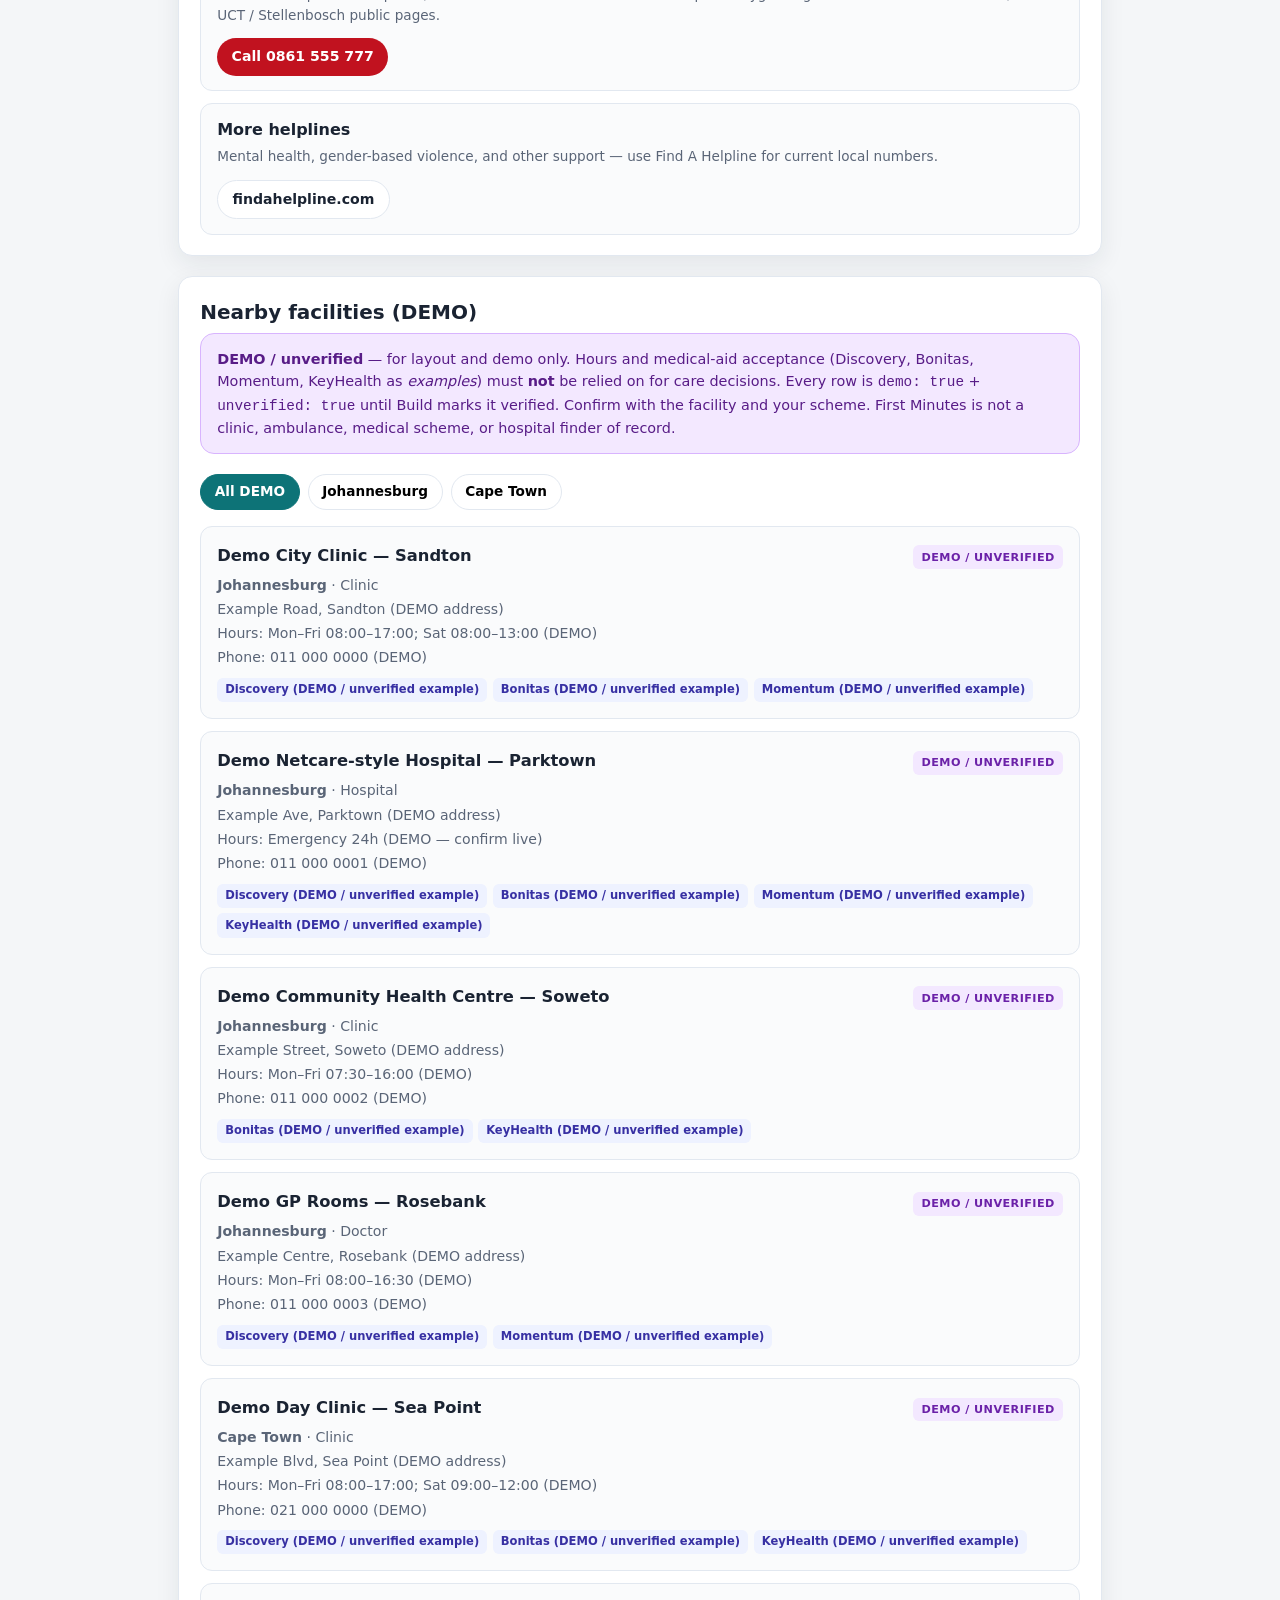
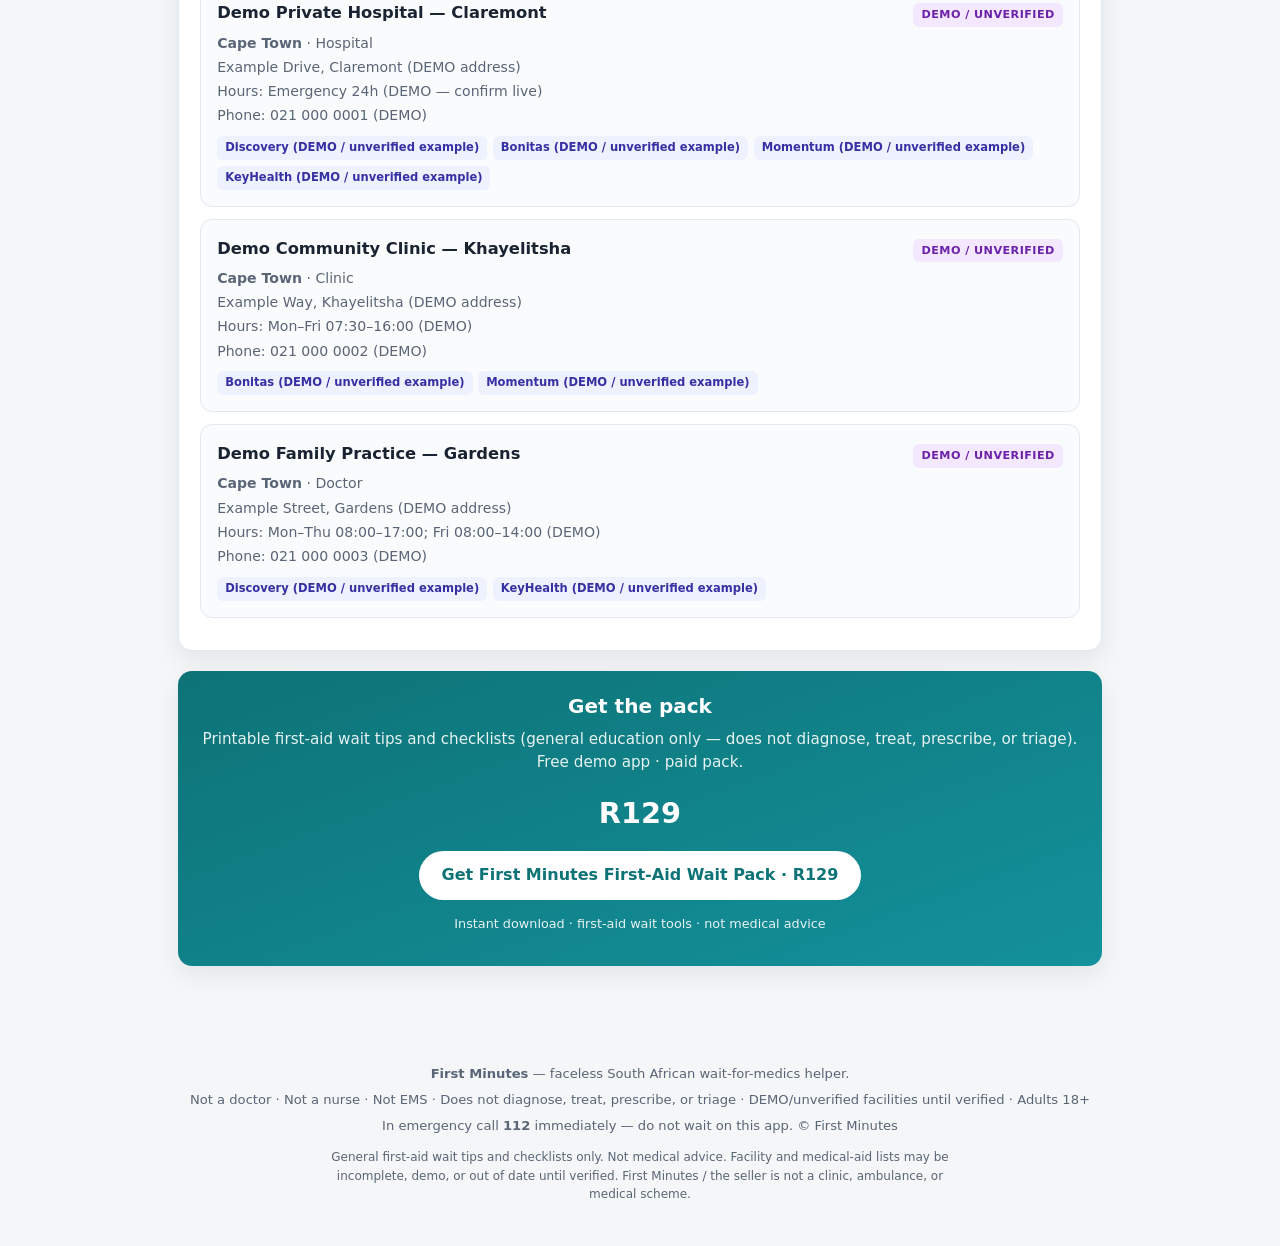
==== commit 0ea944dd: "Swap demo CTA to live First Minutes Gumroad SKU (ieccdy)" ====
--- a/index.html
+++ b/index.html
@@ -132,8 +132,8 @@
         <h2>Get the pack</h2>
         <p class="lead">Printable first-aid wait tips and checklists (general education only — does not diagnose, treat, prescribe, or triage). Free demo app · paid pack.</p>
         <p class="price">R129</p>
-        <a class="btn-cta" href="https://stofficial.gumroad.com/l/ydbgne" target="_blank" rel="noopener noreferrer">Get a live Plain Desk pack · Stokvel OS R199</a>
-        <p class="cta-note">This brand pack publishing soon — Stokvel OS is live now</p>
+        <a class="btn-cta" href="https://stofficial.gumroad.com/l/ieccdy" target="_blank" rel="noopener noreferrer">Get First Minutes First-Aid Wait Pack · R129</a>
+        <p class="cta-note">Instant download · first-aid wait tools · not medical advice</p>
       </section>
     </main>
   </div>
